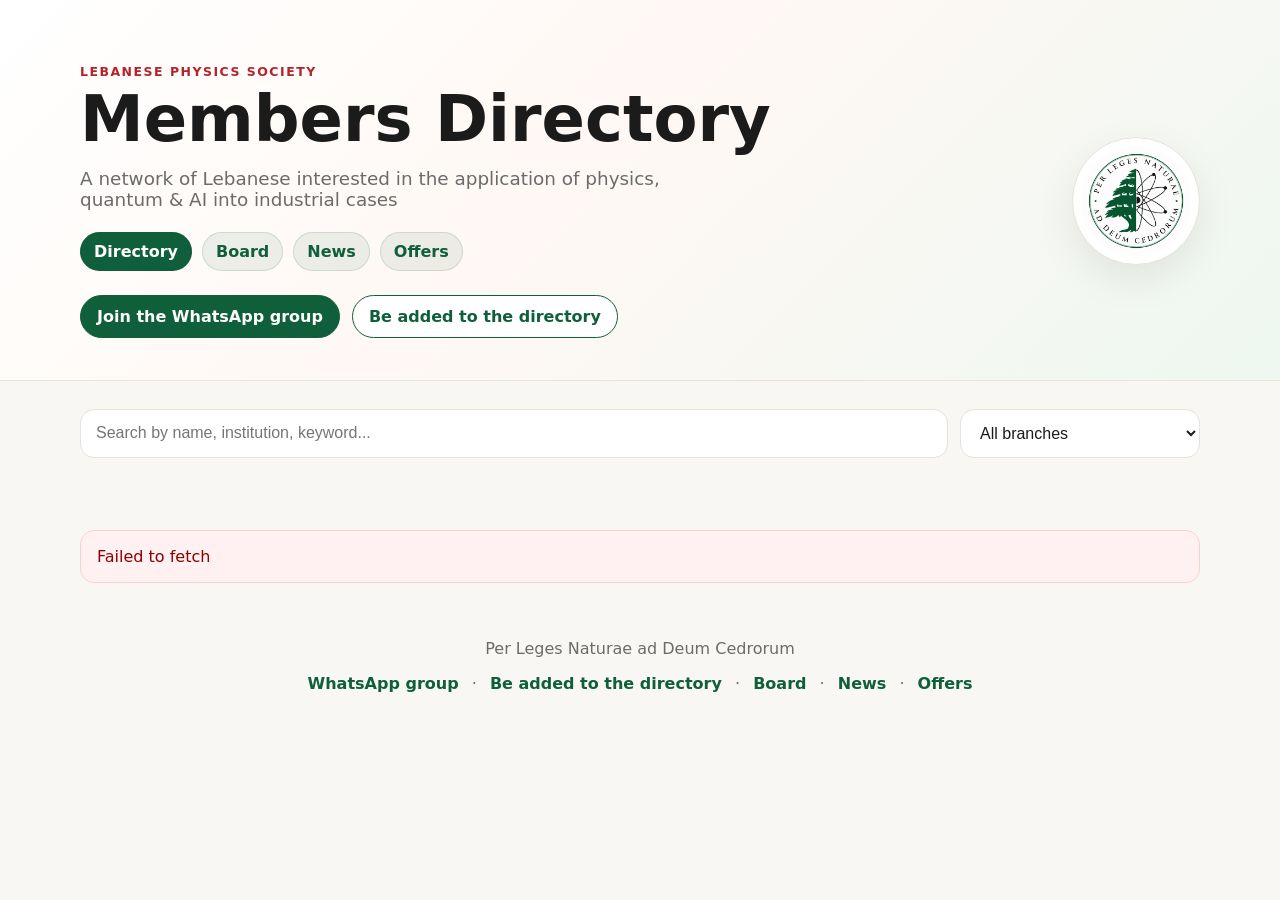
==== index.html @ 0cc97e39 "Update index.html" ====
<!doctype html>
<html lang="en">
<head>
  <meta charset="utf-8" />
  <meta name="viewport" content="width=device-width, initial-scale=1" />
  <title>Lebanese Physics Society — Directory</title>
  <link rel="stylesheet" href="styles.css" />
</head>
<body>
  <header class="site-header">
    <div class="container header-inner">
      <div class="header-copy">
        <p class="eyebrow">Lebanese Physics Society</p>
        <h1>Members Directory</h1>
        <p class="lead">A network of Lebanese interested in the application of physics, quantum & AI into industrial cases</p>
        <nav class="site-nav" aria-label="Main navigation">
          <a class="active" href="index.html">Directory</a>
          <a href="board.html">Board</a>
          <a href="news.html">News</a>
          <a href="offers.html">Offers</a>
        </nav>
        <div class="cta-row">
          <a id="whatsappLink" class="cta primary" href="#" target="_blank" rel="noopener">Join the WhatsApp group</a>
          <a id="memberFormLink" class="cta secondary" href="#" target="_blank" rel="noopener">Be added to the directory</a>
        </div>
      </div>
      <img class="site-logo" src="Logo.png" alt="Lebanese Physics Society logo" />
    </div>
  </header>

  <main class="container">
    <section class="controls" aria-label="Search and filters">
      <input id="searchInput" type="search" placeholder="Search by name, institution, keyword..." />
      <select id="fieldFilter">
        <option value="">All branches</option>
      </select>
    </section>

    <p id="count" class="count"></p>
    <section id="membersGrid" class="members-grid"></section>
    <p id="errorBox" class="error" hidden></p>
  </main>

  <footer class="container footer">
    <p>Per Leges Naturae ad Deum Cedrorum</p>
    <p class="footer-links">
      <a id="footerWhatsappLink" href="#" target="_blank" rel="noopener">WhatsApp group</a>
      <span>·</span>
      <a id="footerMemberFormLink" href="#" target="_blank" rel="noopener">Be added to the directory</a>
      <span>·</span>
      <a href="board.html">Board</a>
      <span>·</span>
      <a href="news.html">News</a>
      <span>·</span>
      <a href="offers.html">Offers</a>
    </p>
  </footer>

  <script src="config.js"></script>
  <script src="csv.js"></script>
  <script src="app.js"></script>
</body>
</html>
---- styles.css ----
:root {
  --bg: #f8f7f4;
  --paper: #ffffff;
  --ink: #1b1b1b;
  --muted: #6b6b6b;
  --cedar: #0f5f3a;
  --red: #b4232a;
  --line: #e8e2d8;
  --shadow: 0 14px 40px rgba(0, 0, 0, 0.08);
}

* {
  box-sizing: border-box;
}

body {
  margin: 0;
  font-family: Inter, ui-sans-serif, system-ui, -apple-system, BlinkMacSystemFont, "Segoe UI", sans-serif;
  color: var(--ink);
  background: var(--bg);
}

.container {
  width: min(1120px, calc(100% - 32px));
  margin: 0 auto;
}

.site-header {
  padding: 64px 0 42px;
  background: linear-gradient(135deg, #ffffff 0%, #fff8f4 45%, #eef7f1 100%);
  border-bottom: 1px solid var(--line);
}

.site-header.compact {
  padding: 34px 0;
}

.header-inner {
  display: flex;
  align-items: center;
  justify-content: space-between;
  gap: 24px;
}

.eyebrow {
  color: var(--red);
  text-transform: uppercase;
  letter-spacing: 0.12em;
  font-weight: 700;
  font-size: 0.78rem;
  margin: 0 0 10px;
}

h1 {
  font-size: clamp(2.2rem, 5vw, 4.6rem);
  line-height: 0.95;
  margin: 0;
}

.lead {
  color: var(--muted);
  font-size: 1.15rem;
  max-width: 640px;
  margin: 18px 0 0;
}

.site-logo {
  width: 128px;
  height: 128px;
  object-fit: contain;
  border-radius: 50%;
  background: var(--paper);
  box-shadow: var(--shadow);
  border: 1px solid var(--line);
  padding: 8px;
}

.compact-logo {
  width: 74px;
  height: 74px;
  padding: 5px;
  box-shadow: none;
}

.header-actions {
  display: flex;
  align-items: center;
  gap: 18px;
}

.controls {
  display: grid;
  grid-template-columns: 1fr 240px;
  gap: 12px;
  margin: 28px 0 12px;
}

input, select {
  width: 100%;
  padding: 14px 15px;
  border: 1px solid var(--line);
  border-radius: 14px;
  background: var(--paper);
  color: var(--ink);
  font-size: 1rem;
}

.count {
  color: var(--muted);
}

.members-grid {
  display: grid;
  grid-template-columns: repeat(3, 1fr);
  gap: 18px;
  margin: 18px 0 54px;
}

.member-card {
  display: block;
  color: inherit;
  text-decoration: none;
  background: var(--paper);
  border: 1px solid var(--line);
  border-radius: 24px;
  overflow: hidden;
  box-shadow: 0 6px 20px rgba(0, 0, 0, 0.04);
  transition: transform 0.18s ease, box-shadow 0.18s ease;
}

.member-card:hover {
  transform: translateY(-3px);
  box-shadow: var(--shadow);
}

.avatar {
  width: 100%;
  aspect-ratio: 1 / 1;
  object-fit: cover;
  background: #eee;
}

.card-body {
  padding: 18px;
}

.card-body h2 {
  margin: 0 0 4px;
  font-size: 1.25rem;
}

.card-body p {
  margin: 7px 0;
  color: var(--muted);
}

.position {
  color: #222 !important;
  font-weight: 600;
  font-size: 0.95rem;
}

.field {
  color: var(--cedar) !important;
  font-weight: 700;
}

.keywords {
  font-size: 0.92rem;
}

.back-link {
  color: var(--cedar);
  font-weight: 700;
  text-decoration: none;
}

.profile {
  margin: 34px 0 64px;
  background: var(--paper);
  border: 1px solid var(--line);
  border-radius: 28px;
  padding: clamp(20px, 4vw, 42px);
  box-shadow: var(--shadow);
}

.profile-header {
  display: grid;
  grid-template-columns: 230px 1fr;
  gap: 32px;
  align-items: center;
}

.profile-photo {
  width: 230px;
  height: 230px;
  border-radius: 26px;
  object-fit: cover;
  border: 1px solid var(--line);
}

.profile h2 {
  font-size: clamp(2rem, 4vw, 3.4rem);
  line-height: 1;
  margin: 0 0 10px;
}


.profile-links {
  display: flex;
  flex-wrap: wrap;
  gap: 10px;
  margin-top: 18px;
}

.profile-links a {
  color: var(--paper);
  background: var(--cedar);
  padding: 9px 13px;
  border-radius: 999px;
  text-decoration: none;
  font-weight: 700;
}

.profile-section {
  margin-top: 32px;
  padding-top: 24px;
  border-top: 1px solid var(--line);
}

.profile-section h3 {
  margin-top: 0;
}

.info-row {
  display: grid;
  grid-template-columns: 180px 1fr;
  gap: 18px;
  padding: 10px 0;
  border-bottom: 1px solid #f1ede6;
}

.info-row strong {
  color: var(--cedar);
}

.error {
  color: #8b0000;
  background: #fff1f1;
  border: 1px solid #ffd0d0;
  padding: 16px;
  border-radius: 14px;
}

.footer {
  padding: 24px 0 40px;
  color: var(--muted);
  text-align: center;
}

@media (max-width: 820px) {
  .controls,
  .members-grid,
  .profile-header {
    grid-template-columns: 1fr;
  }

  .site-logo {
    width: 92px;
    height: 92px;
  }

  .compact-logo {
    display: none;
  }

  .profile-photo {
    width: 100%;
    height: auto;
    aspect-ratio: 1 / 1;
  }

  .info-row {
    grid-template-columns: 1fr;
    gap: 4px;
  }
}

.empty-state {
  grid-column: 1 / -1;
  background: var(--paper);
  border: 1px dashed var(--line);
  border-radius: 20px;
  color: var(--muted);
  padding: 28px;
  text-align: center;
}

.header-copy {
  min-width: 0;
}

.cta-row {
  display: flex;
  flex-wrap: wrap;
  gap: 12px;
  margin-top: 24px;
}

.cta {
  display: inline-flex;
  align-items: center;
  justify-content: center;
  border-radius: 999px;
  padding: 11px 16px;
  font-weight: 800;
  text-decoration: none;
  border: 1px solid var(--cedar);
}

.cta.primary {
  color: var(--paper);
  background: var(--cedar);
}

.cta.secondary {
  color: var(--cedar);
  background: var(--paper);
}

.footer-links {
  margin-top: 8px;
}

.footer-links a {
  color: var(--cedar);
  font-weight: 700;
  text-decoration: none;
}

.footer-links span {
  color: var(--muted);
  margin: 0 8px;
}

@media (max-width: 820px) {
  .header-inner {
    align-items: flex-start;
  }

  .cta-row {
    flex-direction: column;
    align-items: stretch;
  }
}


.site-nav {
  display: flex;
  flex-wrap: wrap;
  align-items: center;
  gap: 10px;
  margin-top: 22px;
}

.site-nav a {
  color: var(--cedar);
  background: rgba(15, 95, 58, 0.08);
  border: 1px solid rgba(15, 95, 58, 0.14);
  border-radius: 999px;
  padding: 9px 13px;
  text-decoration: none;
  font-weight: 800;
}

.site-nav a.active {
  color: var(--paper);
  background: var(--cedar);
}

.compact-nav {
  margin-top: 0;
  justify-content: flex-end;
}

.page-main {
  margin: 34px auto 64px;
}

.section-intro {
  background: var(--paper);
  border: 1px solid var(--line);
  border-radius: 28px;
  padding: clamp(20px, 4vw, 38px);
  box-shadow: 0 6px 20px rgba(0, 0, 0, 0.04);
  margin-bottom: 22px;
}

.section-intro h2 {
  margin: 0;
  font-size: clamp(1.8rem, 4vw, 3.2rem);
  line-height: 1;
}

.section-intro p:last-child {
  color: var(--muted);
  font-size: 1.06rem;
  max-width: 780px;
}

.content-list {
  display: grid;
  gap: 18px;
}

.full-width {
  grid-column: 1 / -1;
}

.empty-state h3 {
  margin: 0 0 8px;
  color: var(--ink);
}

.empty-state p {
  margin: 0;
}

.offer-card {
  background: var(--paper);
  border: 1px solid var(--line);
  border-radius: 28px;
  padding: clamp(20px, 4vw, 34px);
  box-shadow: var(--shadow);
}

.offer-meta {
  display: flex;
  flex-wrap: wrap;
  align-items: center;
  gap: 10px;
  margin-bottom: 16px;
}

.pill {
  color: var(--paper);
  background: var(--red);
  border-radius: 999px;
  padding: 7px 12px;
  font-weight: 800;
  font-size: 0.88rem;
}

.date-published {
  color: var(--muted);
  font-weight: 700;
}

.offer-card h3 {
  margin: 0;
  font-size: clamp(1.45rem, 3vw, 2.25rem);
  line-height: 1.08;
}

.offer-title {
  color: var(--cedar);
  font-size: 1.12rem;
  font-weight: 800;
  margin: 12px 0 20px;
}

.offer-details {
  display: grid;
  gap: 0;
  margin: 0;
  border-top: 1px solid #f1ede6;
}

.offer-details div {
  display: grid;
  grid-template-columns: 190px 1fr;
  gap: 16px;
  padding: 12px 0;
  border-bottom: 1px solid #f1ede6;
}

.offer-details dt {
  color: var(--cedar);
  font-weight: 800;
}

.offer-details dd {
  margin: 0;
  color: var(--ink);
}

.offer-actions {
  display: flex;
  flex-wrap: wrap;
  gap: 12px;
  margin-top: 22px;
}

@media (max-width: 820px) {
  .compact-nav {
    justify-content: flex-start;
  }

  .offer-details div {
    grid-template-columns: 1fr;
    gap: 4px;
  }
}


.board-section {
  margin: 2rem 0 2.4rem;
}

.section-heading {
  margin-bottom: 1.2rem;
}

.section-heading h2 {
  margin: 0.2rem 0 0.35rem;
  font-size: clamp(1.8rem, 3vw, 2.6rem);
  line-height: 1;
  letter-spacing: -0.04em;
}

.muted {
  color: var(--muted);
}

.board-grid {
  display: grid;
  grid-template-columns: repeat(auto-fit, minmax(230px, 280px));
  justify-content: start;
  gap: 1.2rem;
  margin-bottom: 2.2rem;
}

.board-card {
  background: var(--paper);
  border: 1px solid rgba(15, 95, 58, 0.14);
  border-radius: 24px;
  overflow: hidden;
  box-shadow: 0 14px 38px rgba(0, 0, 0, 0.08);
}

.board-photo {
  width: 100%;
  height: 260px;
  object-fit: cover;
  object-position: center;
  display: block;
  background: #e5e5e5;
}

.board-info {
  padding: 1rem 1.1rem 1.15rem;
}

.board-info h3 {
  margin: 0;
  font-size: 1.12rem;
  font-weight: 800;
}

.board-info p {
  margin: 0.35rem 0 0;
  color: var(--cedar);
  font-weight: 800;
}

@media (max-width: 820px) {
  .board-grid {
    grid-template-columns: 1fr;
  }

  .board-photo {
    height: auto;
    aspect-ratio: 1 / 1;
  }
}

.profile-position {
  margin-top: 8px;
}
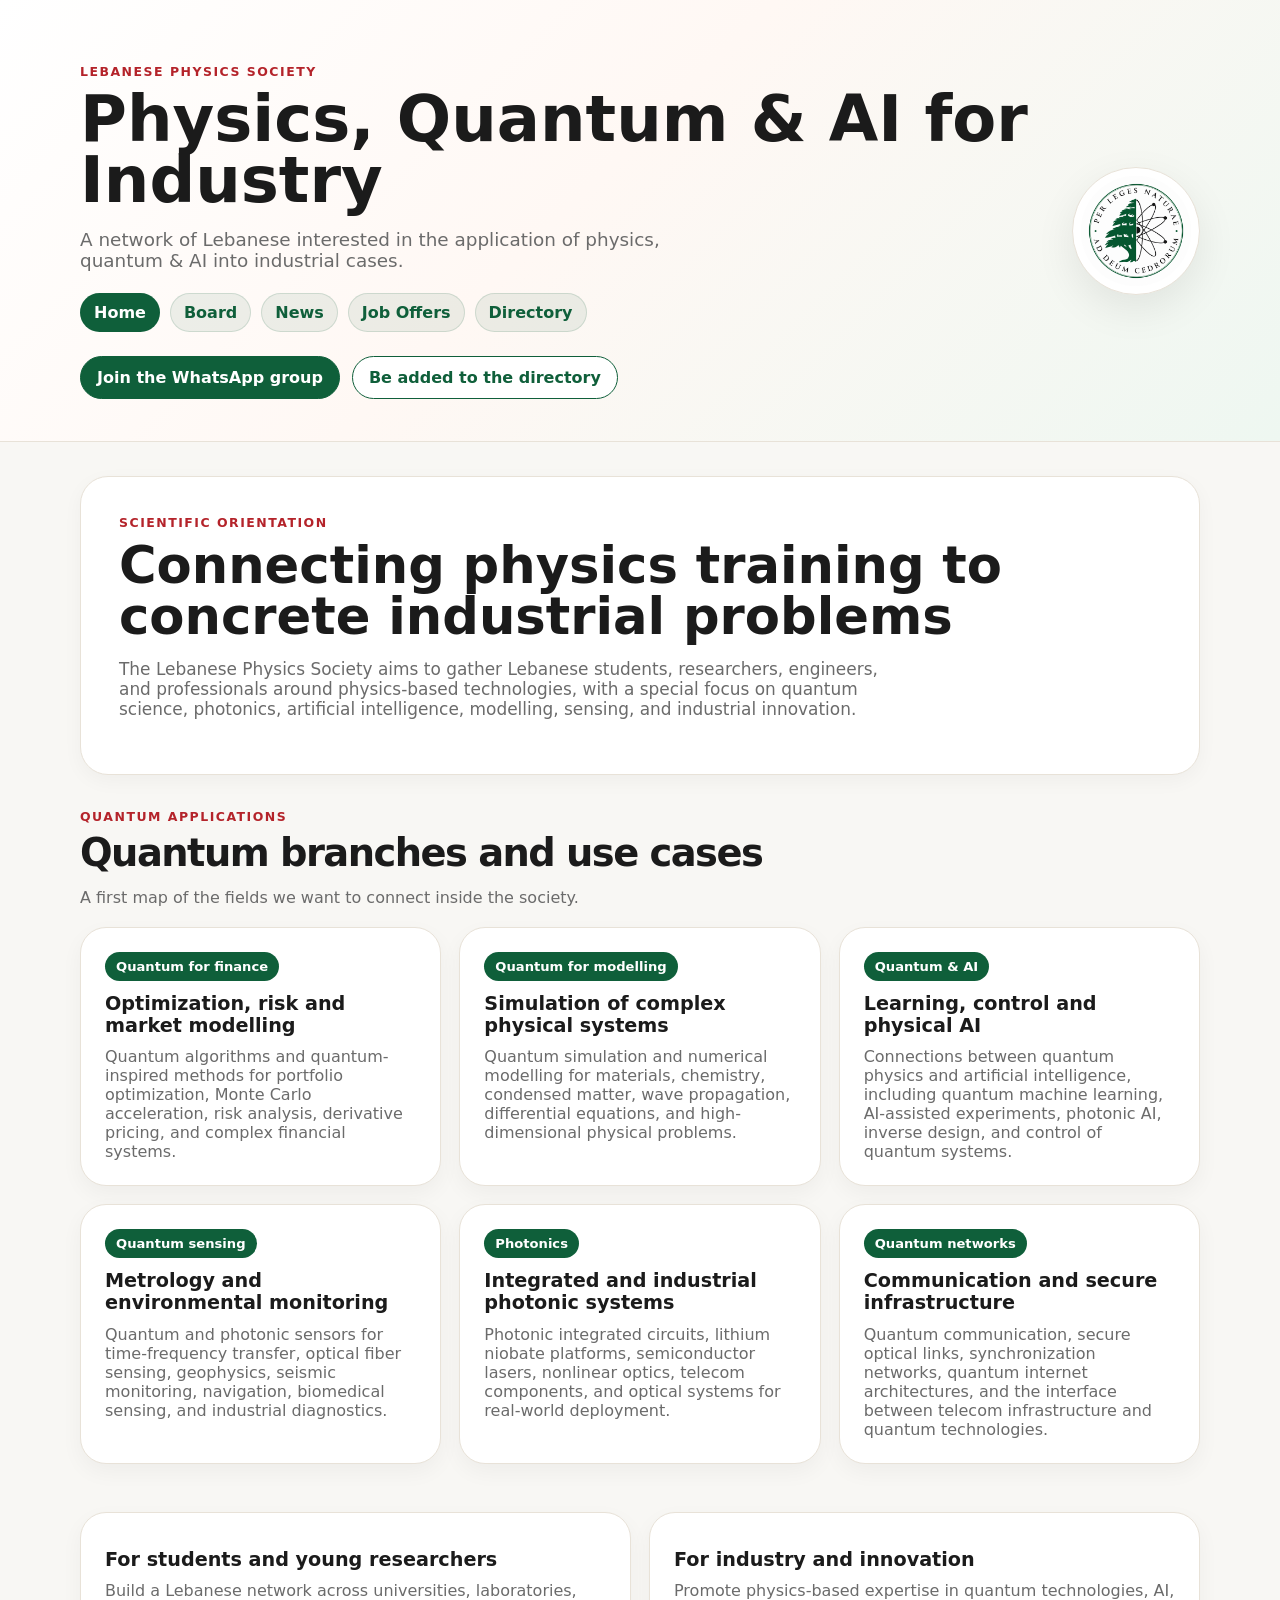
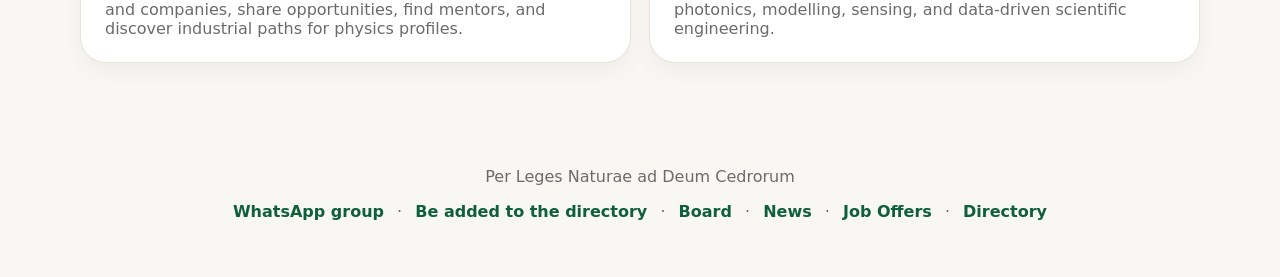
==== commit f1997ce0: "Add files via upload" ====
--- a/index.html
+++ b/index.html
@@ -3,7 +3,7 @@
 <head>
   <meta charset="utf-8" />
   <meta name="viewport" content="width=device-width, initial-scale=1" />
-  <title>Lebanese Physics Society — Directory</title>
+  <title>Lebanese Physics Society</title>
   <link rel="stylesheet" href="styles.css" />
 </head>
 <body>
@@ -11,13 +11,14 @@
     <div class="container header-inner">
       <div class="header-copy">
         <p class="eyebrow">Lebanese Physics Society</p>
-        <h1>Members Directory</h1>
-        <p class="lead">A network of Lebanese interested in the application of physics, quantum & AI into industrial cases</p>
+        <h1>Physics, Quantum & AI for Industry</h1>
+        <p class="lead">A network of Lebanese interested in the application of physics, quantum & AI into industrial cases.</p>
         <nav class="site-nav" aria-label="Main navigation">
-          <a class="active" href="index.html">Directory</a>
+          <a class="active" href="index.html">Home</a>
           <a href="board.html">Board</a>
           <a href="news.html">News</a>
-          <a href="offers.html">Offers</a>
+          <a href="offers.html">Job Offers</a>
+          <a href="directory.html">Directory</a>
         </nav>
         <div class="cta-row">
           <a id="whatsappLink" class="cta primary" href="#" target="_blank" rel="noopener">Join the WhatsApp group</a>
@@ -28,17 +29,88 @@
     </div>
   </header>
 
-  <main class="container">
-    <section class="controls" aria-label="Search and filters">
-      <input id="searchInput" type="search" placeholder="Search by name, institution, keyword..." />
-      <select id="fieldFilter">
-        <option value="">All branches</option>
-      </select>
+  <main class="container page-main">
+    <section class="section-intro home-intro">
+      <p class="eyebrow">Scientific orientation</p>
+      <h2>Connecting physics training to concrete industrial problems</h2>
+      <p>
+        The Lebanese Physics Society aims to gather Lebanese students, researchers, engineers, and professionals around physics-based technologies, with a special focus on quantum science, photonics, artificial intelligence, modelling, sensing, and industrial innovation.
+      </p>
     </section>
 
-    <p id="count" class="count"></p>
-    <section id="membersGrid" class="members-grid"></section>
-    <p id="errorBox" class="error" hidden></p>
+    <section class="home-section" aria-label="Quantum application branches">
+      <div class="section-heading">
+        <p class="eyebrow">Quantum applications</p>
+        <h2>Quantum branches and use cases</h2>
+        <p class="muted">A first map of the fields we want to connect inside the society.</p>
+      </div>
+
+      <div class="topic-grid">
+        <article class="topic-card">
+          <span class="topic-tag">Quantum for finance</span>
+          <h3>Optimization, risk and market modelling</h3>
+          <p>
+            Quantum algorithms and quantum-inspired methods for portfolio optimization, Monte Carlo acceleration, risk analysis, derivative pricing, and complex financial systems.
+          </p>
+        </article>
+
+        <article class="topic-card">
+          <span class="topic-tag">Quantum for modelling</span>
+          <h3>Simulation of complex physical systems</h3>
+          <p>
+            Quantum simulation and numerical modelling for materials, chemistry, condensed matter, wave propagation, differential equations, and high-dimensional physical problems.
+          </p>
+        </article>
+
+        <article class="topic-card">
+          <span class="topic-tag">Quantum & AI</span>
+          <h3>Learning, control and physical AI</h3>
+          <p>
+            Connections between quantum physics and artificial intelligence, including quantum machine learning, AI-assisted experiments, photonic AI, inverse design, and control of quantum systems.
+          </p>
+        </article>
+
+        <article class="topic-card">
+          <span class="topic-tag">Quantum sensing</span>
+          <h3>Metrology and environmental monitoring</h3>
+          <p>
+            Quantum and photonic sensors for time-frequency transfer, optical fiber sensing, geophysics, seismic monitoring, navigation, biomedical sensing, and industrial diagnostics.
+          </p>
+        </article>
+
+        <article class="topic-card">
+          <span class="topic-tag">Photonics</span>
+          <h3>Integrated and industrial photonic systems</h3>
+          <p>
+            Photonic integrated circuits, lithium niobate platforms, semiconductor lasers, nonlinear optics, telecom components, and optical systems for real-world deployment.
+          </p>
+        </article>
+
+        <article class="topic-card">
+          <span class="topic-tag">Quantum networks</span>
+          <h3>Communication and secure infrastructure</h3>
+          <p>
+            Quantum communication, secure optical links, synchronization networks, quantum internet architectures, and the interface between telecom infrastructure and quantum technologies.
+          </p>
+        </article>
+      </div>
+    </section>
+
+    <section class="home-section split-section" aria-label="Society priorities">
+      <article class="priority-card">
+        <h3>For students and young researchers</h3>
+        <p>
+          Build a Lebanese network across universities, laboratories, and companies, share opportunities, find mentors, and discover industrial paths for physics profiles.
+        </p>
+      </article>
+
+      <article class="priority-card">
+        <h3>For industry and innovation</h3>
+        <p>
+          Promote physics-based expertise in quantum technologies, AI, photonics, modelling, sensing, and data-driven scientific engineering.
+        </p>
+      </article>
+    </section>
   </main>
 
   <footer class="container footer">
@@ -52,12 +124,13 @@
       <span>·</span>
       <a href="news.html">News</a>
       <span>·</span>
-      <a href="offers.html">Offers</a>
+      <a href="offers.html">Job Offers</a>
+      <span>·</span>
+      <a href="directory.html">Directory</a>
     </p>
   </footer>
 
   <script src="config.js"></script>
-  <script src="csv.js"></script>
-  <script src="app.js"></script>
+  <script src="links.js"></script>
 </body>
 </html>
--- a/styles.css
+++ b/styles.css
@@ -587,3 +587,145 @@
 .profile-position {
   margin-top: 8px;
 }
+
+/* ===================== Home page ===================== */
+.home-intro {
+  margin-bottom: 28px;
+}
+
+.home-section {
+  margin: 34px 0 48px;
+}
+
+.topic-grid {
+  display: grid;
+  grid-template-columns: repeat(3, 1fr);
+  gap: 18px;
+}
+
+.topic-card,
+.priority-card {
+  background: var(--paper);
+  border: 1px solid var(--line);
+  border-radius: 26px;
+  padding: 24px;
+  box-shadow: 0 8px 22px rgba(0, 0, 0, 0.045);
+}
+
+.topic-card h3,
+.priority-card h3 {
+  margin: 12px 0 10px;
+  font-size: 1.2rem;
+  line-height: 1.16;
+}
+
+.topic-card p,
+.priority-card p {
+  margin: 0;
+  color: var(--muted);
+}
+
+.topic-tag {
+  display: inline-flex;
+  color: var(--paper);
+  background: var(--cedar);
+  border-radius: 999px;
+  padding: 7px 11px;
+  font-size: 0.82rem;
+  font-weight: 800;
+}
+
+.split-section {
+  display: grid;
+  grid-template-columns: 1fr 1fr;
+  gap: 18px;
+}
+
+/* ===================== Compact directory ===================== */
+.directory-intro {
+  margin-bottom: 18px;
+}
+
+.members-list {
+  display: grid;
+  gap: 10px;
+  margin: 18px 0 54px;
+}
+
+.member-row {
+  display: grid;
+  grid-template-columns: minmax(180px, 1.1fr) minmax(160px, 0.75fr) minmax(240px, 1.4fr);
+  gap: 16px;
+  align-items: center;
+  background: var(--paper);
+  border: 1px solid var(--line);
+  border-radius: 18px;
+  padding: 16px 18px;
+  box-shadow: 0 4px 14px rgba(0, 0, 0, 0.035);
+}
+
+.member-row-name {
+  color: var(--ink);
+  font-size: 1.05rem;
+  font-weight: 850;
+  text-decoration: none;
+}
+
+.member-row-name:hover {
+  color: var(--cedar);
+  text-decoration: underline;
+}
+
+.member-row-position {
+  margin: 4px 0 0;
+  color: var(--muted);
+  font-size: 0.9rem;
+  font-weight: 600;
+}
+
+.member-row-branch {
+  display: flex;
+  flex-wrap: wrap;
+  gap: 6px;
+}
+
+.branch-chip {
+  display: inline-flex;
+  color: var(--cedar);
+  background: rgba(15, 95, 58, 0.08);
+  border: 1px solid rgba(15, 95, 58, 0.14);
+  border-radius: 999px;
+  padding: 7px 10px;
+  font-size: 0.86rem;
+  font-weight: 800;
+}
+
+.muted-chip {
+  color: var(--muted);
+  background: #f3f0ea;
+  border-color: var(--line);
+}
+
+.member-row-keywords {
+  margin: 0;
+  color: var(--muted);
+  font-size: 0.94rem;
+}
+
+@media (max-width: 980px) {
+  .topic-grid {
+    grid-template-columns: repeat(2, 1fr);
+  }
+
+  .member-row {
+    grid-template-columns: 1fr;
+    gap: 8px;
+  }
+}
+
+@media (max-width: 700px) {
+  .topic-grid,
+  .split-section {
+    grid-template-columns: 1fr;
+  }
+}
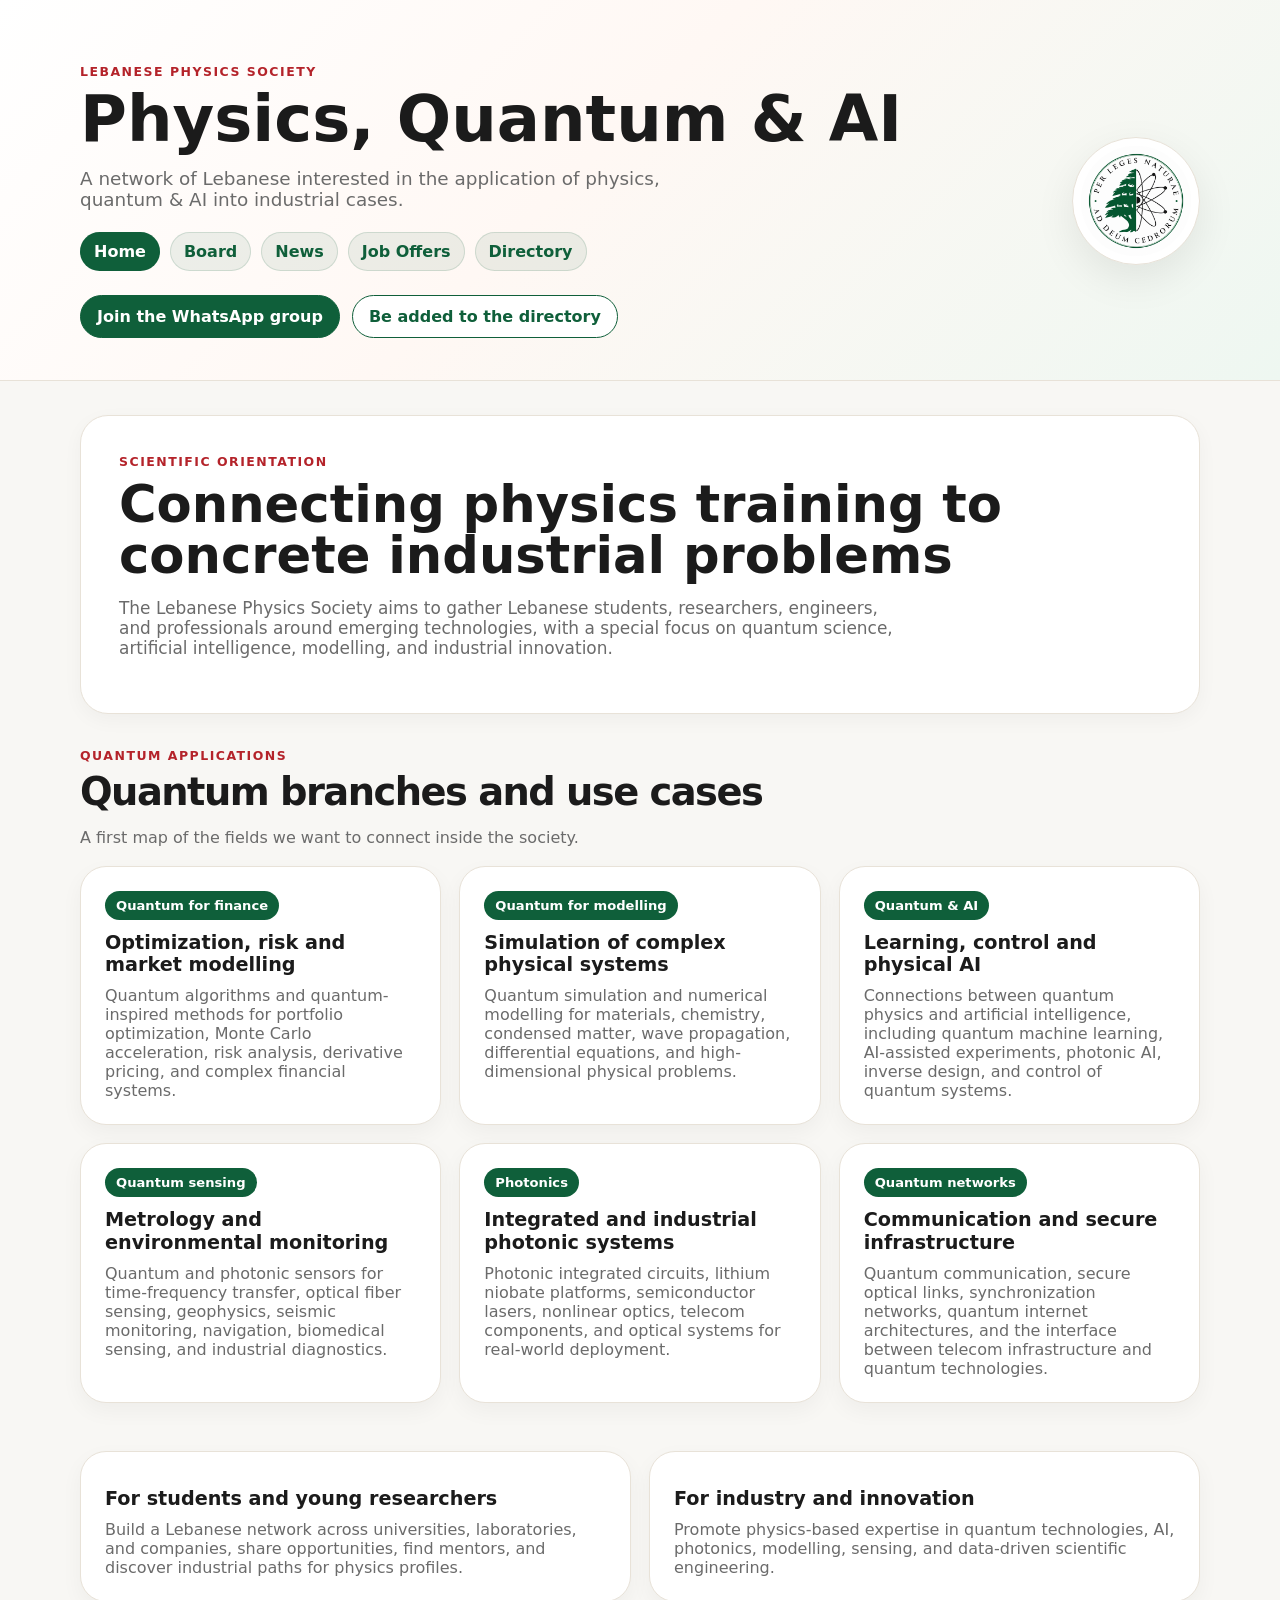
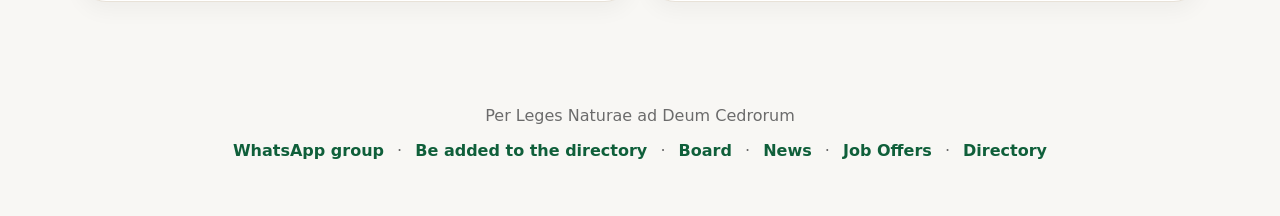
==== commit af328e94: "Update index.html" ====
--- a/index.html
+++ b/index.html
@@ -11,7 +11,7 @@
     <div class="container header-inner">
       <div class="header-copy">
         <p class="eyebrow">Lebanese Physics Society</p>
-        <h1>Physics, Quantum & AI for Industry</h1>
+        <h1>Physics, Quantum & AI </h1>
         <p class="lead">A network of Lebanese interested in the application of physics, quantum & AI into industrial cases.</p>
         <nav class="site-nav" aria-label="Main navigation">
           <a class="active" href="index.html">Home</a>
@@ -34,7 +34,7 @@
       <p class="eyebrow">Scientific orientation</p>
       <h2>Connecting physics training to concrete industrial problems</h2>
       <p>
-        The Lebanese Physics Society aims to gather Lebanese students, researchers, engineers, and professionals around physics-based technologies, with a special focus on quantum science, photonics, artificial intelligence, modelling, sensing, and industrial innovation.
+        The Lebanese Physics Society aims to gather Lebanese students, researchers, engineers, and professionals around emerging technologies, with a special focus on quantum science, artificial intelligence, modelling, and industrial innovation.
       </p>
     </section>
 
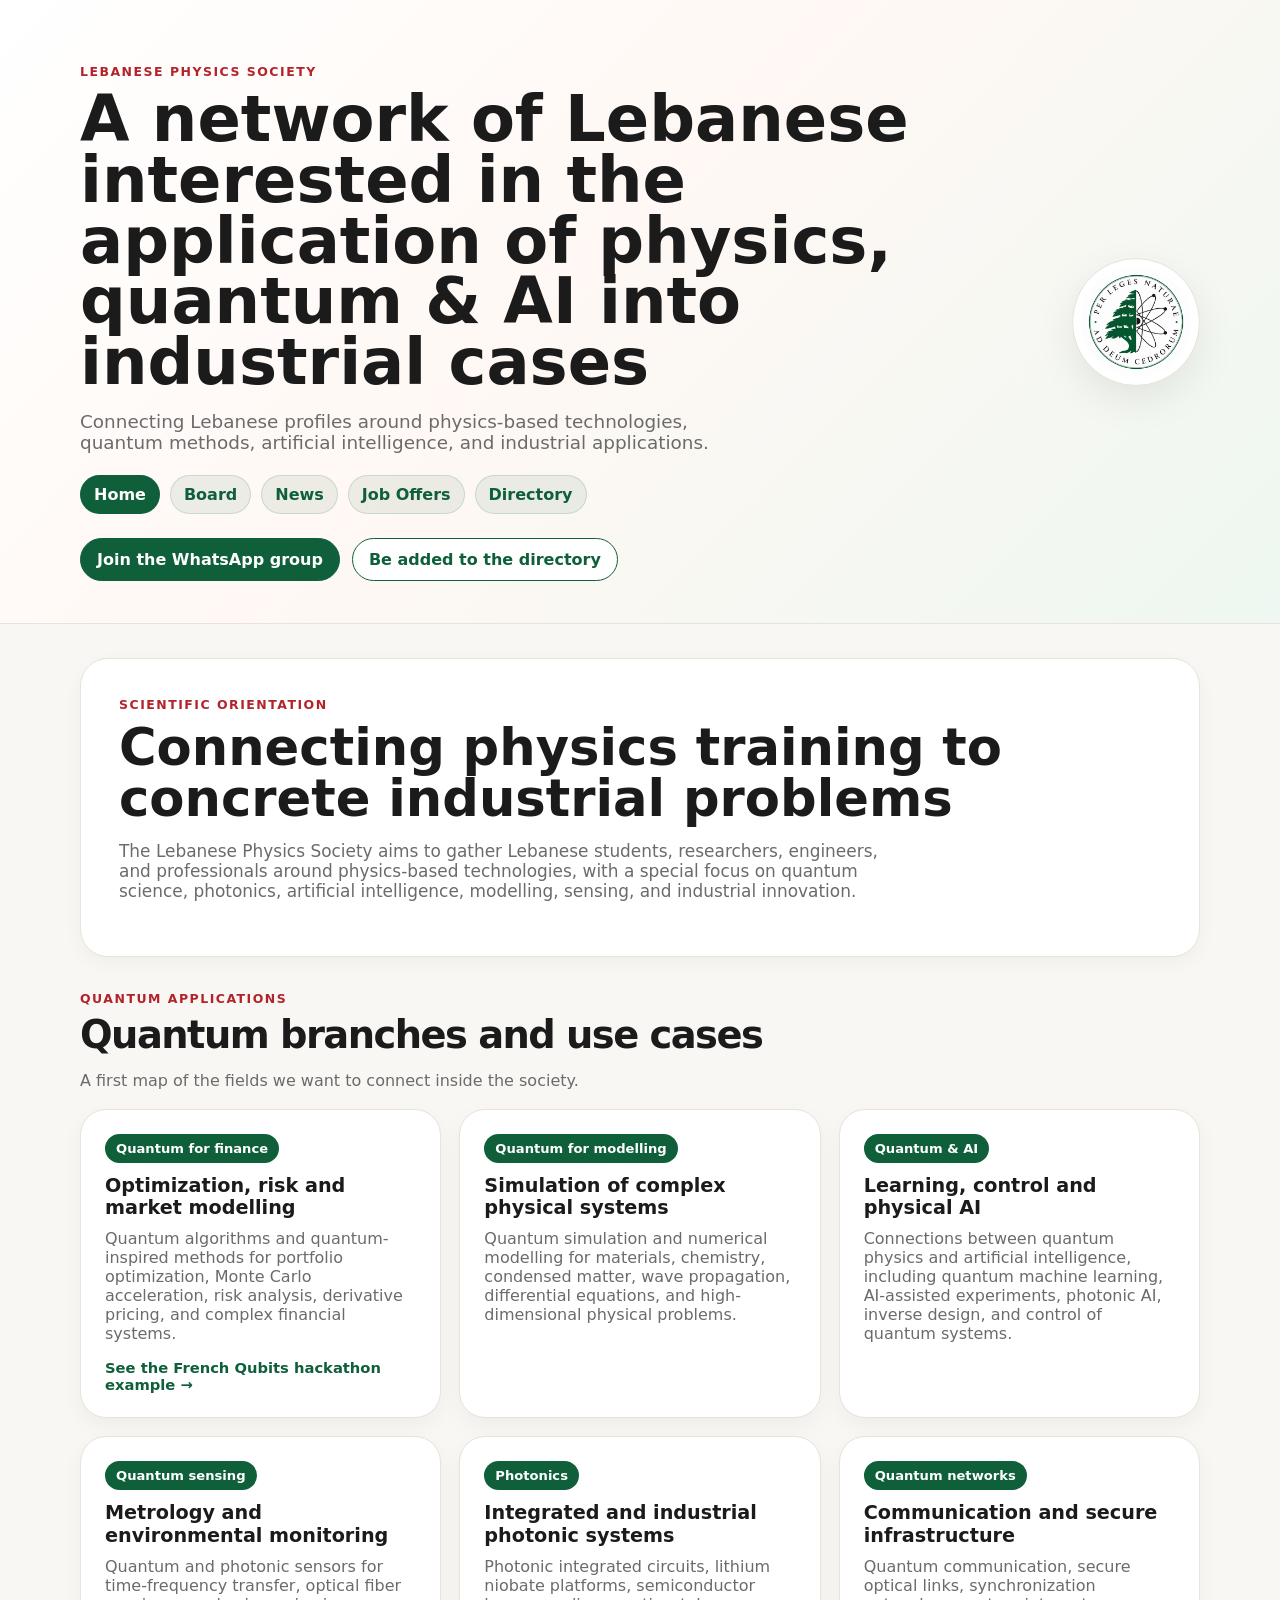
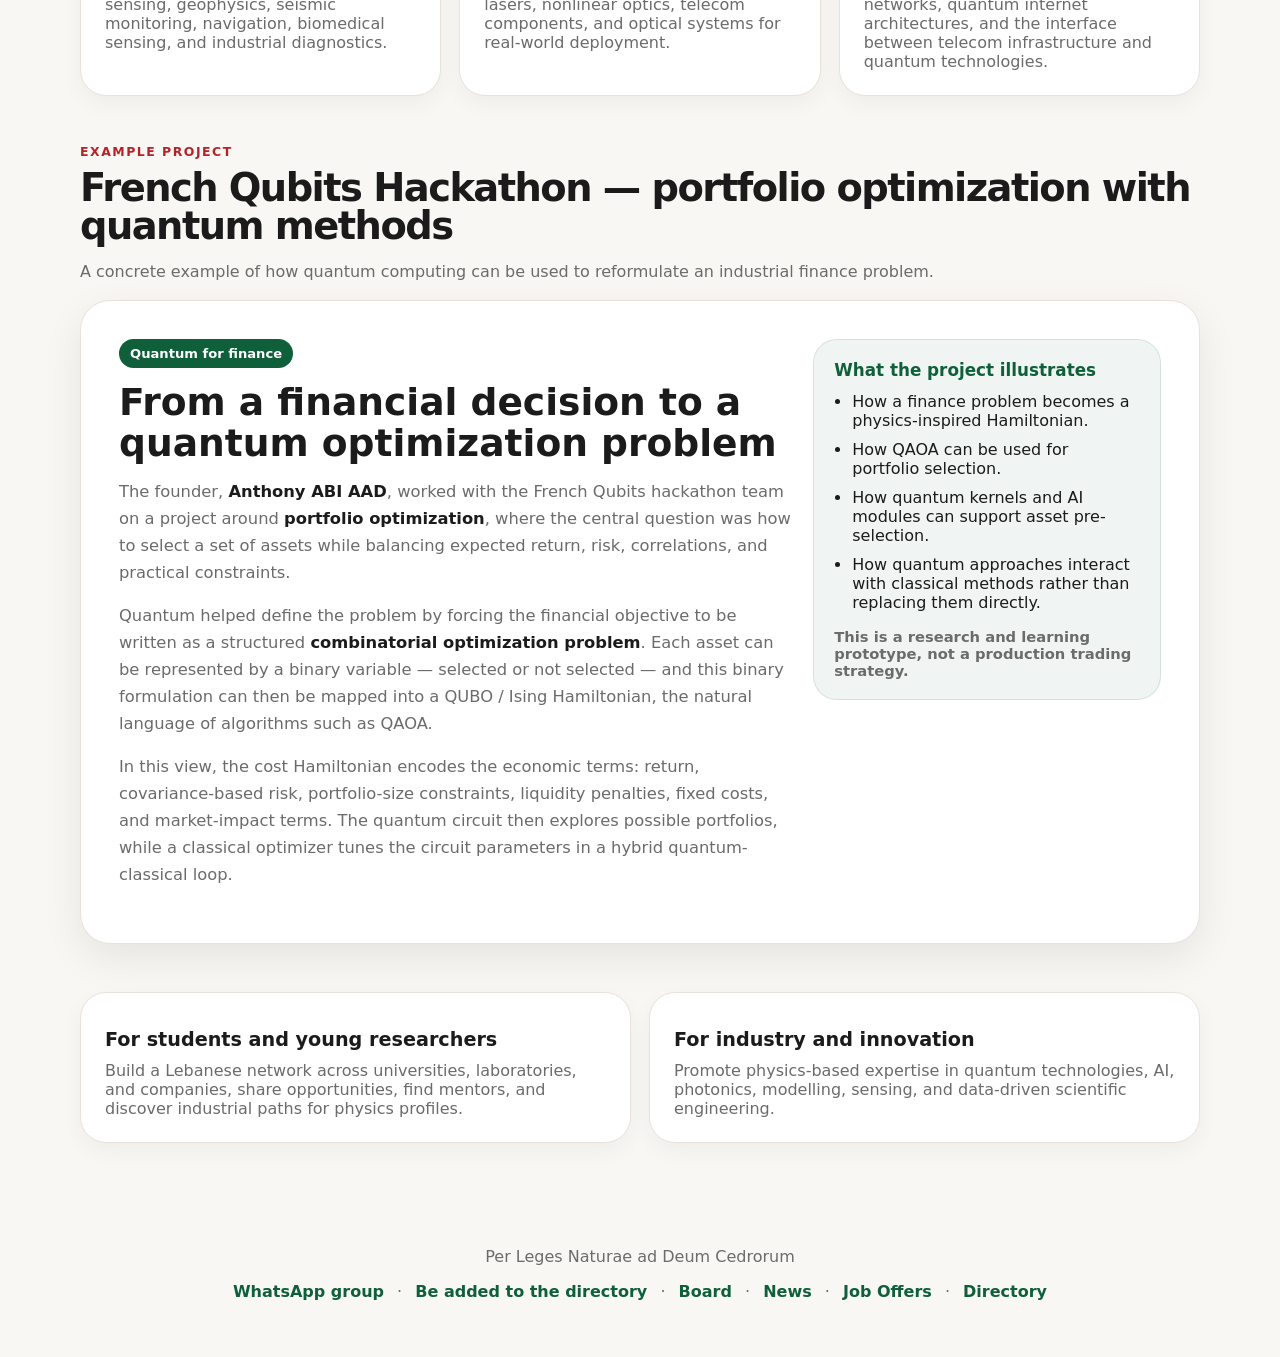
==== commit b0b7d070: "Add files via upload" ====
--- a/index.html
+++ b/index.html
@@ -11,8 +11,8 @@
     <div class="container header-inner">
       <div class="header-copy">
         <p class="eyebrow">Lebanese Physics Society</p>
-        <h1>Physics, Quantum & AI </h1>
-        <p class="lead">A network of Lebanese interested in the application of physics, quantum & AI into industrial cases.</p>
+        <h1>A network of Lebanese interested in the application of physics, quantum &amp; AI into industrial cases</h1>
+        <p class="lead">Connecting Lebanese profiles around physics-based technologies, quantum methods, artificial intelligence, and industrial applications.</p>
         <nav class="site-nav" aria-label="Main navigation">
           <a class="active" href="index.html">Home</a>
           <a href="board.html">Board</a>
@@ -34,7 +34,7 @@
       <p class="eyebrow">Scientific orientation</p>
       <h2>Connecting physics training to concrete industrial problems</h2>
       <p>
-        The Lebanese Physics Society aims to gather Lebanese students, researchers, engineers, and professionals around emerging technologies, with a special focus on quantum science, artificial intelligence, modelling, and industrial innovation.
+        The Lebanese Physics Society aims to gather Lebanese students, researchers, engineers, and professionals around physics-based technologies, with a special focus on quantum science, photonics, artificial intelligence, modelling, sensing, and industrial innovation.
       </p>
     </section>
 
@@ -46,13 +46,14 @@
       </div>
 
       <div class="topic-grid">
-        <article class="topic-card">
+        <a class="topic-card topic-link" href="#french-qubits-finance">
           <span class="topic-tag">Quantum for finance</span>
           <h3>Optimization, risk and market modelling</h3>
           <p>
             Quantum algorithms and quantum-inspired methods for portfolio optimization, Monte Carlo acceleration, risk analysis, derivative pricing, and complex financial systems.
           </p>
-        </article>
+          <span class="topic-action">See the French Qubits hackathon example →</span>
+        </a>
 
         <article class="topic-card">
           <span class="topic-tag">Quantum for modelling</span>
@@ -96,6 +97,51 @@
       </div>
     </section>
 
+    <section id="french-qubits-finance" class="home-section project-spotlight" aria-label="French Qubits hackathon quantum finance example">
+      <div class="section-heading">
+        <p class="eyebrow">Example project</p>
+        <h2>French Qubits Hackathon — portfolio optimization with quantum methods</h2>
+        <p class="muted">
+          A concrete example of how quantum computing can be used to reformulate an industrial finance problem.
+        </p>
+      </div>
+
+      <article class="spotlight-card">
+        <div class="spotlight-main">
+          <span class="topic-tag">Quantum for finance</span>
+          <h3>From a financial decision to a quantum optimization problem</h3>
+          <p>
+            The founder, <strong>Anthony ABI AAD</strong>, worked with the French Qubits hackathon team on a project around
+            <strong>portfolio optimization</strong>, where the central question was how to select a set of assets while balancing
+            expected return, risk, correlations, and practical constraints.
+          </p>
+          <p>
+            Quantum helped define the problem by forcing the financial objective to be written as a structured
+            <strong>combinatorial optimization problem</strong>. Each asset can be represented by a binary variable — selected or not selected —
+            and this binary formulation can then be mapped into a QUBO / Ising Hamiltonian, the natural language of algorithms such as QAOA.
+          </p>
+          <p>
+            In this view, the cost Hamiltonian encodes the economic terms: return, covariance-based risk, portfolio-size constraints,
+            liquidity penalties, fixed costs, and market-impact terms. The quantum circuit then explores possible portfolios, while a
+            classical optimizer tunes the circuit parameters in a hybrid quantum-classical loop.
+          </p>
+        </div>
+
+        <aside class="spotlight-notes">
+          <h4>What the project illustrates</h4>
+          <ul>
+            <li>How a finance problem becomes a physics-inspired Hamiltonian.</li>
+            <li>How QAOA can be used for portfolio selection.</li>
+            <li>How quantum kernels and AI modules can support asset pre-selection.</li>
+            <li>How quantum approaches interact with classical methods rather than replacing them directly.</li>
+          </ul>
+          <p class="note">
+            This is a research and learning prototype, not a production trading strategy.
+          </p>
+        </aside>
+      </article>
+    </section>
+
     <section class="home-section split-section" aria-label="Society priorities">
       <article class="priority-card">
         <h3>For students and young researchers</h3>
--- a/styles.css
+++ b/styles.css
@@ -729,3 +729,94 @@
     grid-template-columns: 1fr;
   }
 }
+
+
+/* ===================== Clickable homepage topics & project spotlight ===================== */
+.topic-link {
+  display: block;
+  color: inherit;
+  text-decoration: none;
+  transition: transform 0.18s ease, box-shadow 0.18s ease, border-color 0.18s ease;
+}
+
+.topic-link:hover {
+  transform: translateY(-3px);
+  box-shadow: var(--shadow);
+  border-color: rgba(15, 95, 58, 0.32);
+}
+
+.topic-action {
+  display: inline-flex;
+  margin-top: 16px;
+  color: var(--cedar);
+  font-weight: 850;
+  font-size: 0.92rem;
+}
+
+.project-spotlight {
+  scroll-margin-top: 28px;
+}
+
+.spotlight-card {
+  display: grid;
+  grid-template-columns: minmax(0, 1.45fr) minmax(260px, 0.75fr);
+  gap: 22px;
+  background: var(--paper);
+  border: 1px solid var(--line);
+  border-radius: 30px;
+  padding: clamp(22px, 4vw, 38px);
+  box-shadow: var(--shadow);
+}
+
+.spotlight-main h3 {
+  margin: 14px 0 12px;
+  font-size: clamp(1.55rem, 3vw, 2.35rem);
+  line-height: 1.08;
+}
+
+.spotlight-main p {
+  color: var(--muted);
+  font-size: 1.02rem;
+  line-height: 1.65;
+}
+
+.spotlight-main strong {
+  color: var(--ink);
+}
+
+.spotlight-notes {
+  background: rgba(15, 95, 58, 0.06);
+  border: 1px solid rgba(15, 95, 58, 0.12);
+  border-radius: 24px;
+  padding: 20px;
+  align-self: start;
+}
+
+.spotlight-notes h4 {
+  margin: 0 0 12px;
+  color: var(--cedar);
+  font-size: 1.05rem;
+}
+
+.spotlight-notes ul {
+  margin: 0;
+  padding-left: 18px;
+  color: var(--ink);
+}
+
+.spotlight-notes li {
+  margin: 0 0 10px;
+}
+
+.spotlight-notes .note {
+  margin: 16px 0 0;
+  color: var(--muted);
+  font-size: 0.92rem;
+  font-weight: 700;
+}
+
+@media (max-width: 820px) {
+  .spotlight-card {
+    grid-template-columns: 1fr;
+  }
+}
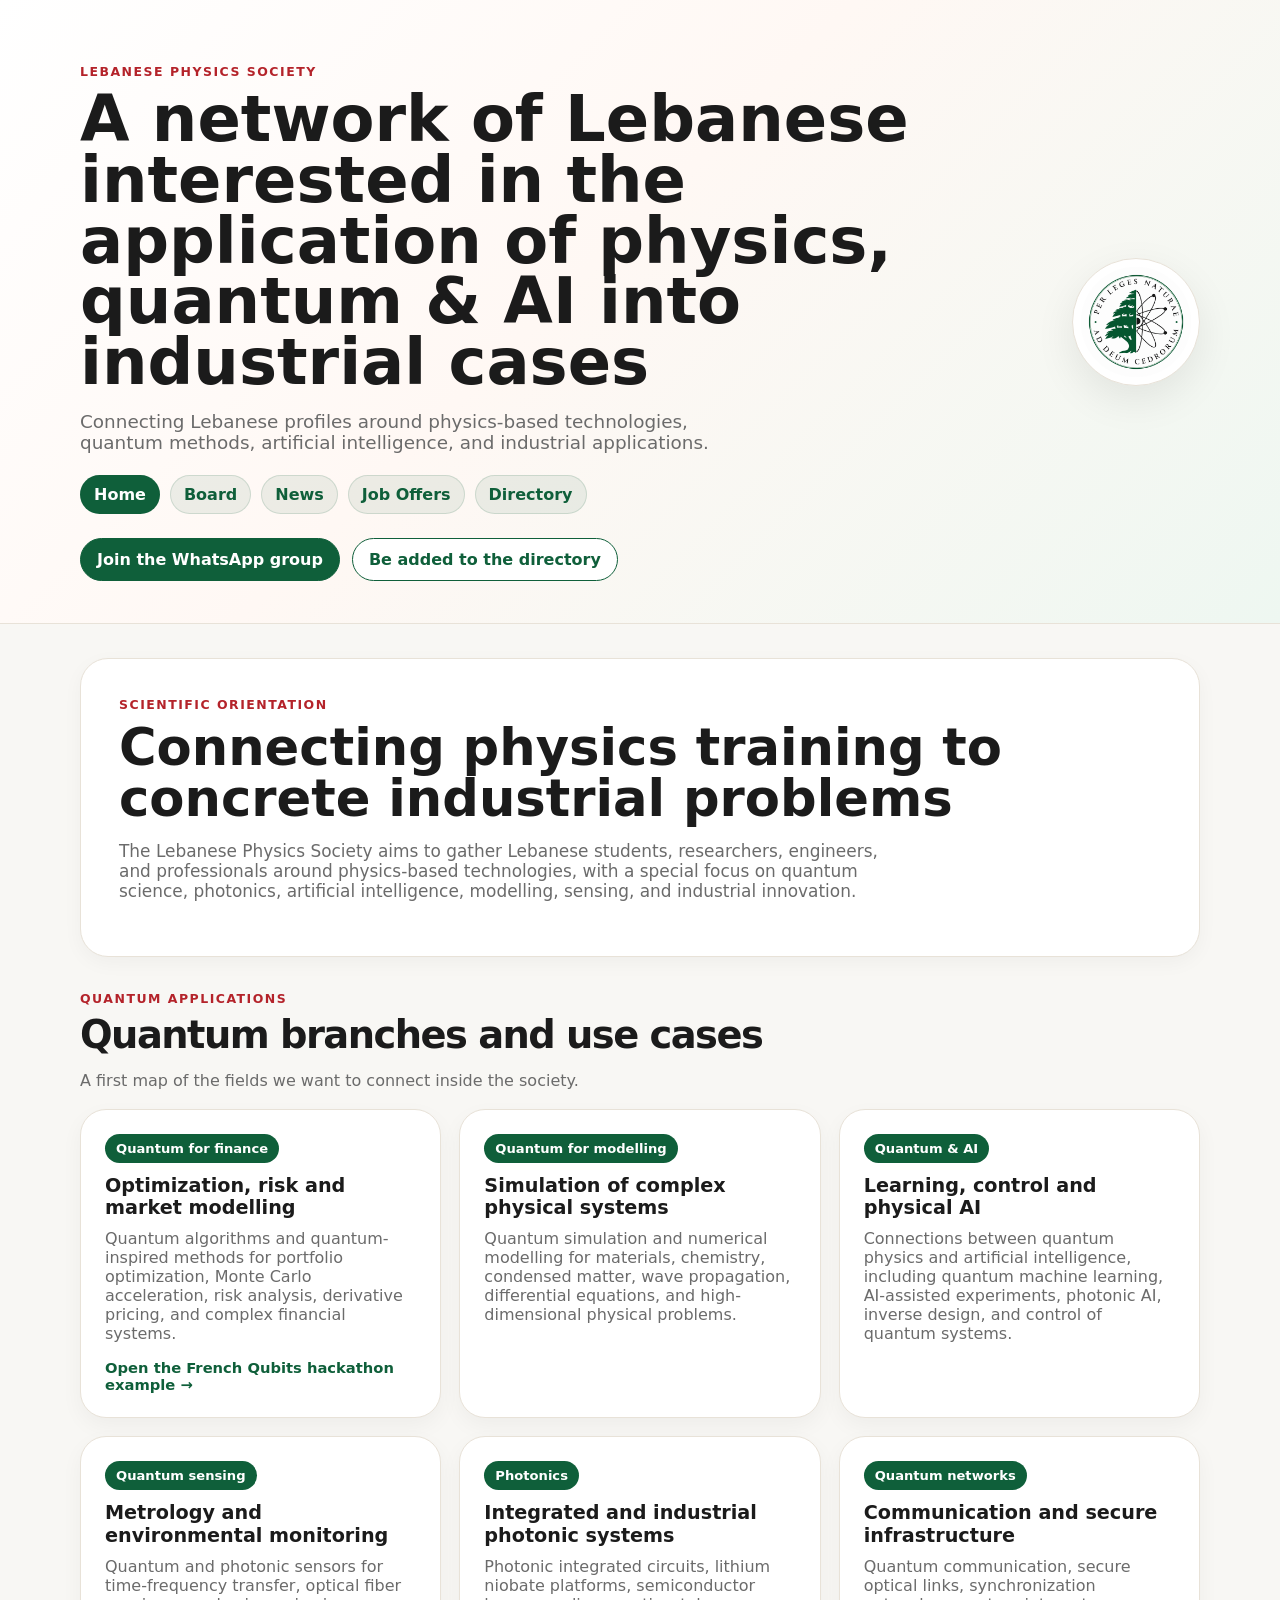
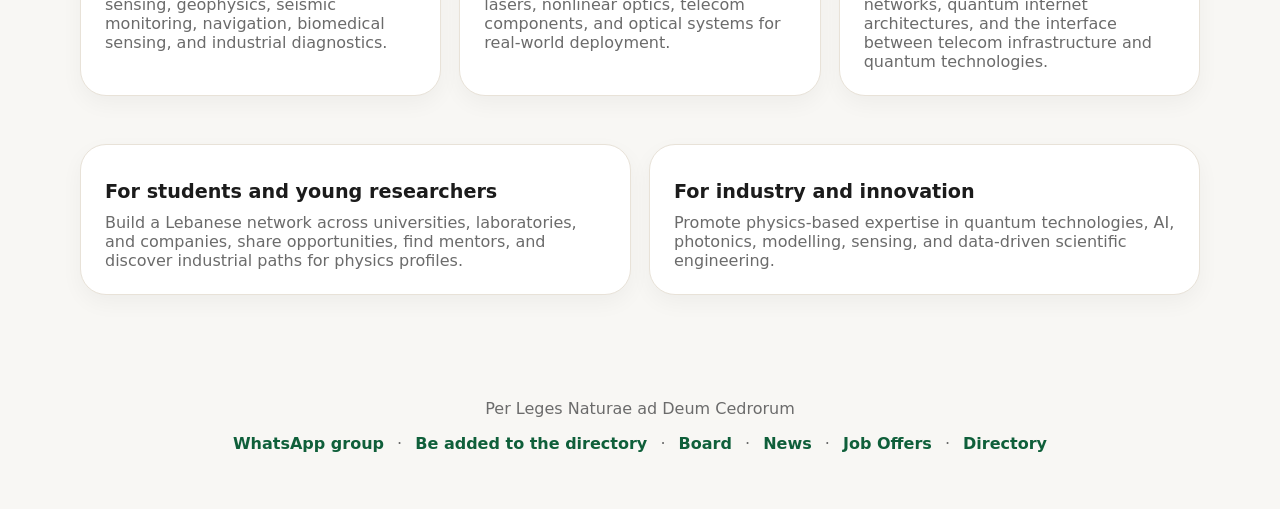
==== commit a2c417a9: "Add files via upload" ====
--- a/index.html
+++ b/index.html
@@ -46,13 +46,13 @@
       </div>
 
       <div class="topic-grid">
-        <a class="topic-card topic-link" href="#french-qubits-finance">
+        <a class="topic-card topic-link" href="quantum-finance.html">
           <span class="topic-tag">Quantum for finance</span>
           <h3>Optimization, risk and market modelling</h3>
           <p>
             Quantum algorithms and quantum-inspired methods for portfolio optimization, Monte Carlo acceleration, risk analysis, derivative pricing, and complex financial systems.
           </p>
-          <span class="topic-action">See the French Qubits hackathon example →</span>
+          <span class="topic-action">Open the French Qubits hackathon example →</span>
         </a>
 
         <article class="topic-card">
@@ -97,51 +97,6 @@
       </div>
     </section>
 
-    <section id="french-qubits-finance" class="home-section project-spotlight" aria-label="French Qubits hackathon quantum finance example">
-      <div class="section-heading">
-        <p class="eyebrow">Example project</p>
-        <h2>French Qubits Hackathon — portfolio optimization with quantum methods</h2>
-        <p class="muted">
-          A concrete example of how quantum computing can be used to reformulate an industrial finance problem.
-        </p>
-      </div>
-
-      <article class="spotlight-card">
-        <div class="spotlight-main">
-          <span class="topic-tag">Quantum for finance</span>
-          <h3>From a financial decision to a quantum optimization problem</h3>
-          <p>
-            The founder, <strong>Anthony ABI AAD</strong>, worked with the French Qubits hackathon team on a project around
-            <strong>portfolio optimization</strong>, where the central question was how to select a set of assets while balancing
-            expected return, risk, correlations, and practical constraints.
-          </p>
-          <p>
-            Quantum helped define the problem by forcing the financial objective to be written as a structured
-            <strong>combinatorial optimization problem</strong>. Each asset can be represented by a binary variable — selected or not selected —
-            and this binary formulation can then be mapped into a QUBO / Ising Hamiltonian, the natural language of algorithms such as QAOA.
-          </p>
-          <p>
-            In this view, the cost Hamiltonian encodes the economic terms: return, covariance-based risk, portfolio-size constraints,
-            liquidity penalties, fixed costs, and market-impact terms. The quantum circuit then explores possible portfolios, while a
-            classical optimizer tunes the circuit parameters in a hybrid quantum-classical loop.
-          </p>
-        </div>
-
-        <aside class="spotlight-notes">
-          <h4>What the project illustrates</h4>
-          <ul>
-            <li>How a finance problem becomes a physics-inspired Hamiltonian.</li>
-            <li>How QAOA can be used for portfolio selection.</li>
-            <li>How quantum kernels and AI modules can support asset pre-selection.</li>
-            <li>How quantum approaches interact with classical methods rather than replacing them directly.</li>
-          </ul>
-          <p class="note">
-            This is a research and learning prototype, not a production trading strategy.
-          </p>
-        </aside>
-      </article>
-    </section>
-
     <section class="home-section split-section" aria-label="Society priorities">
       <article class="priority-card">
         <h3>For students and young researchers</h3>
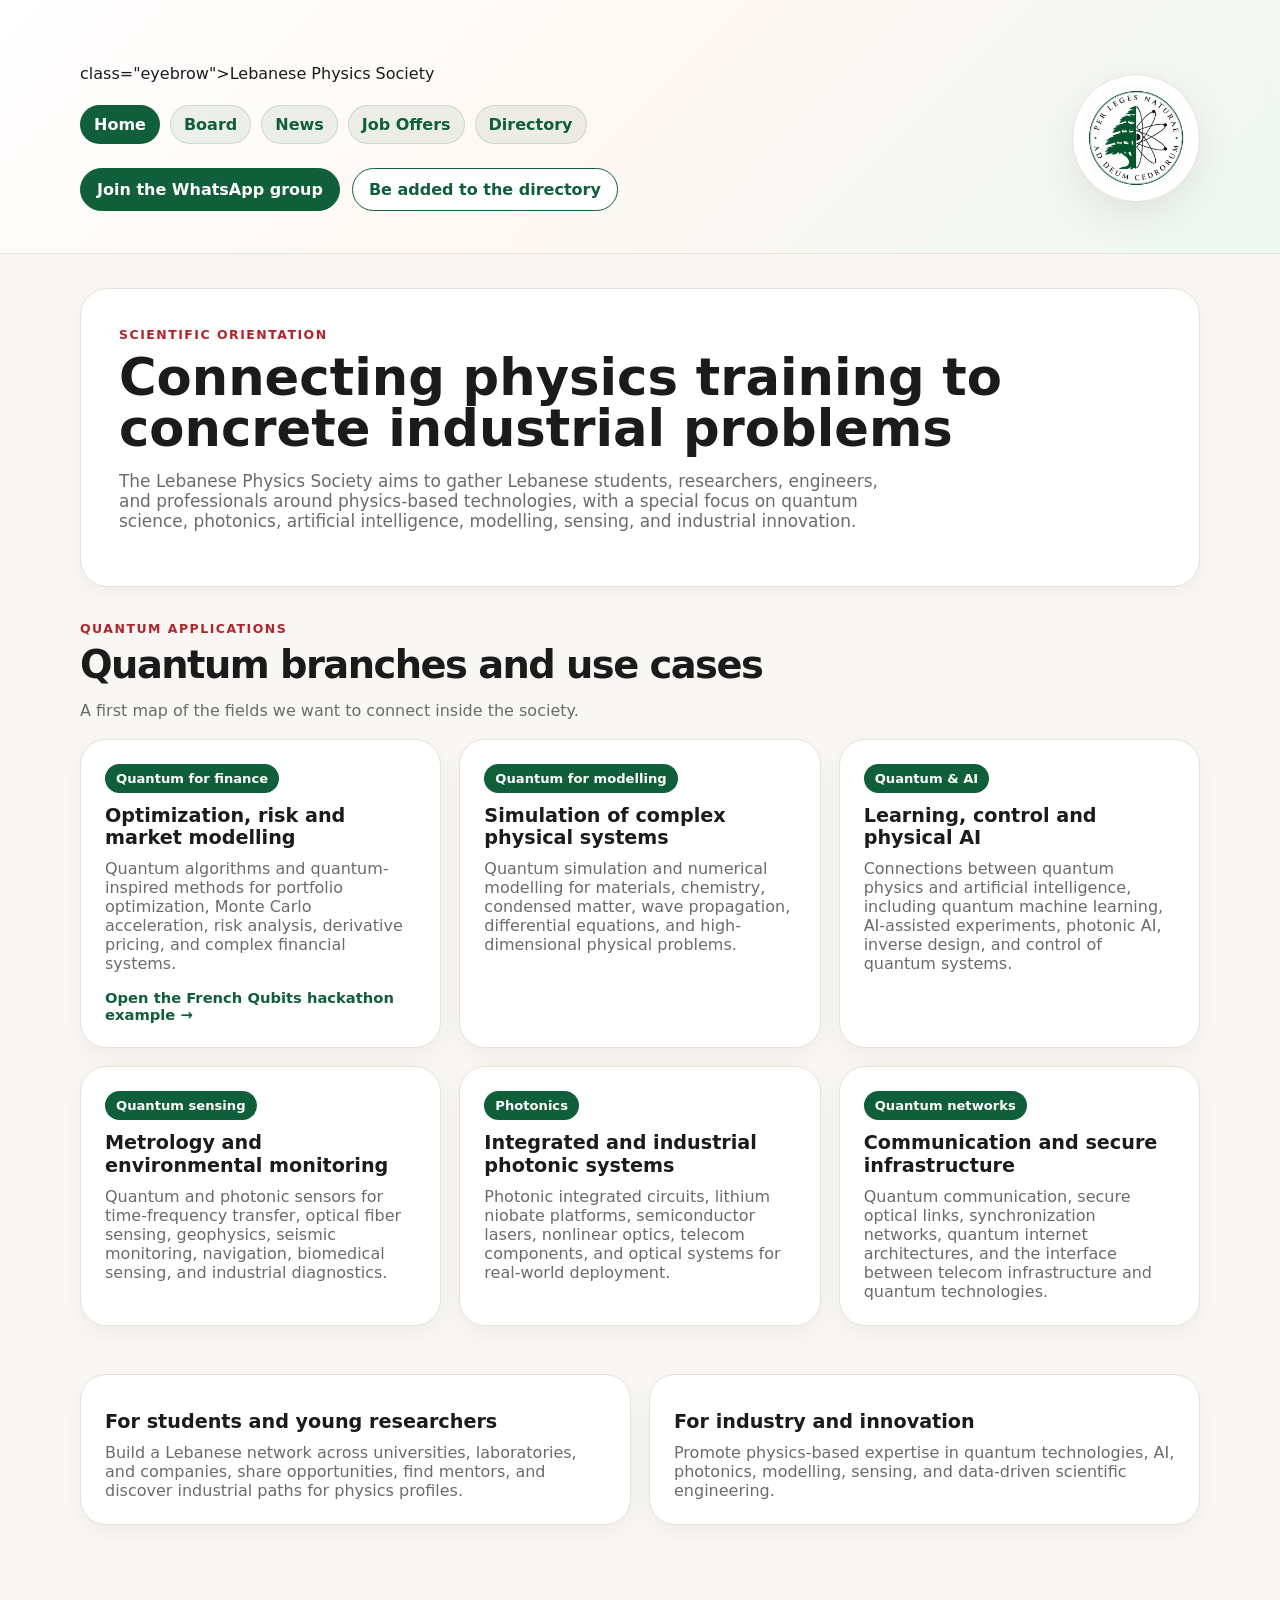
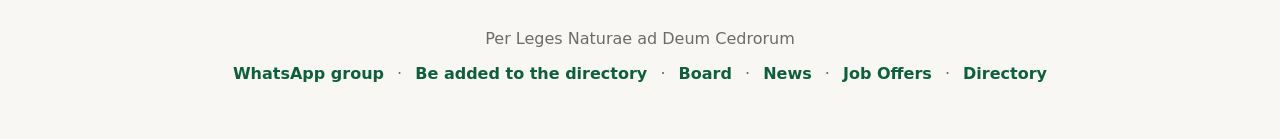
==== commit 485c1dea: "Update index.html" ====
--- a/index.html
+++ b/index.html
@@ -10,9 +10,8 @@
   <header class="site-header">
     <div class="container header-inner">
       <div class="header-copy">
-        <p class="eyebrow">Lebanese Physics Society</p>
-        <h1>A network of Lebanese interested in the application of physics, quantum &amp; AI into industrial cases</h1>
-        <p class="lead">Connecting Lebanese profiles around physics-based technologies, quantum methods, artificial intelligence, and industrial applications.</p>
+        <h1></h1> class="eyebrow">Lebanese Physics Society</h1>
+
         <nav class="site-nav" aria-label="Main navigation">
           <a class="active" href="index.html">Home</a>
           <a href="board.html">Board</a>
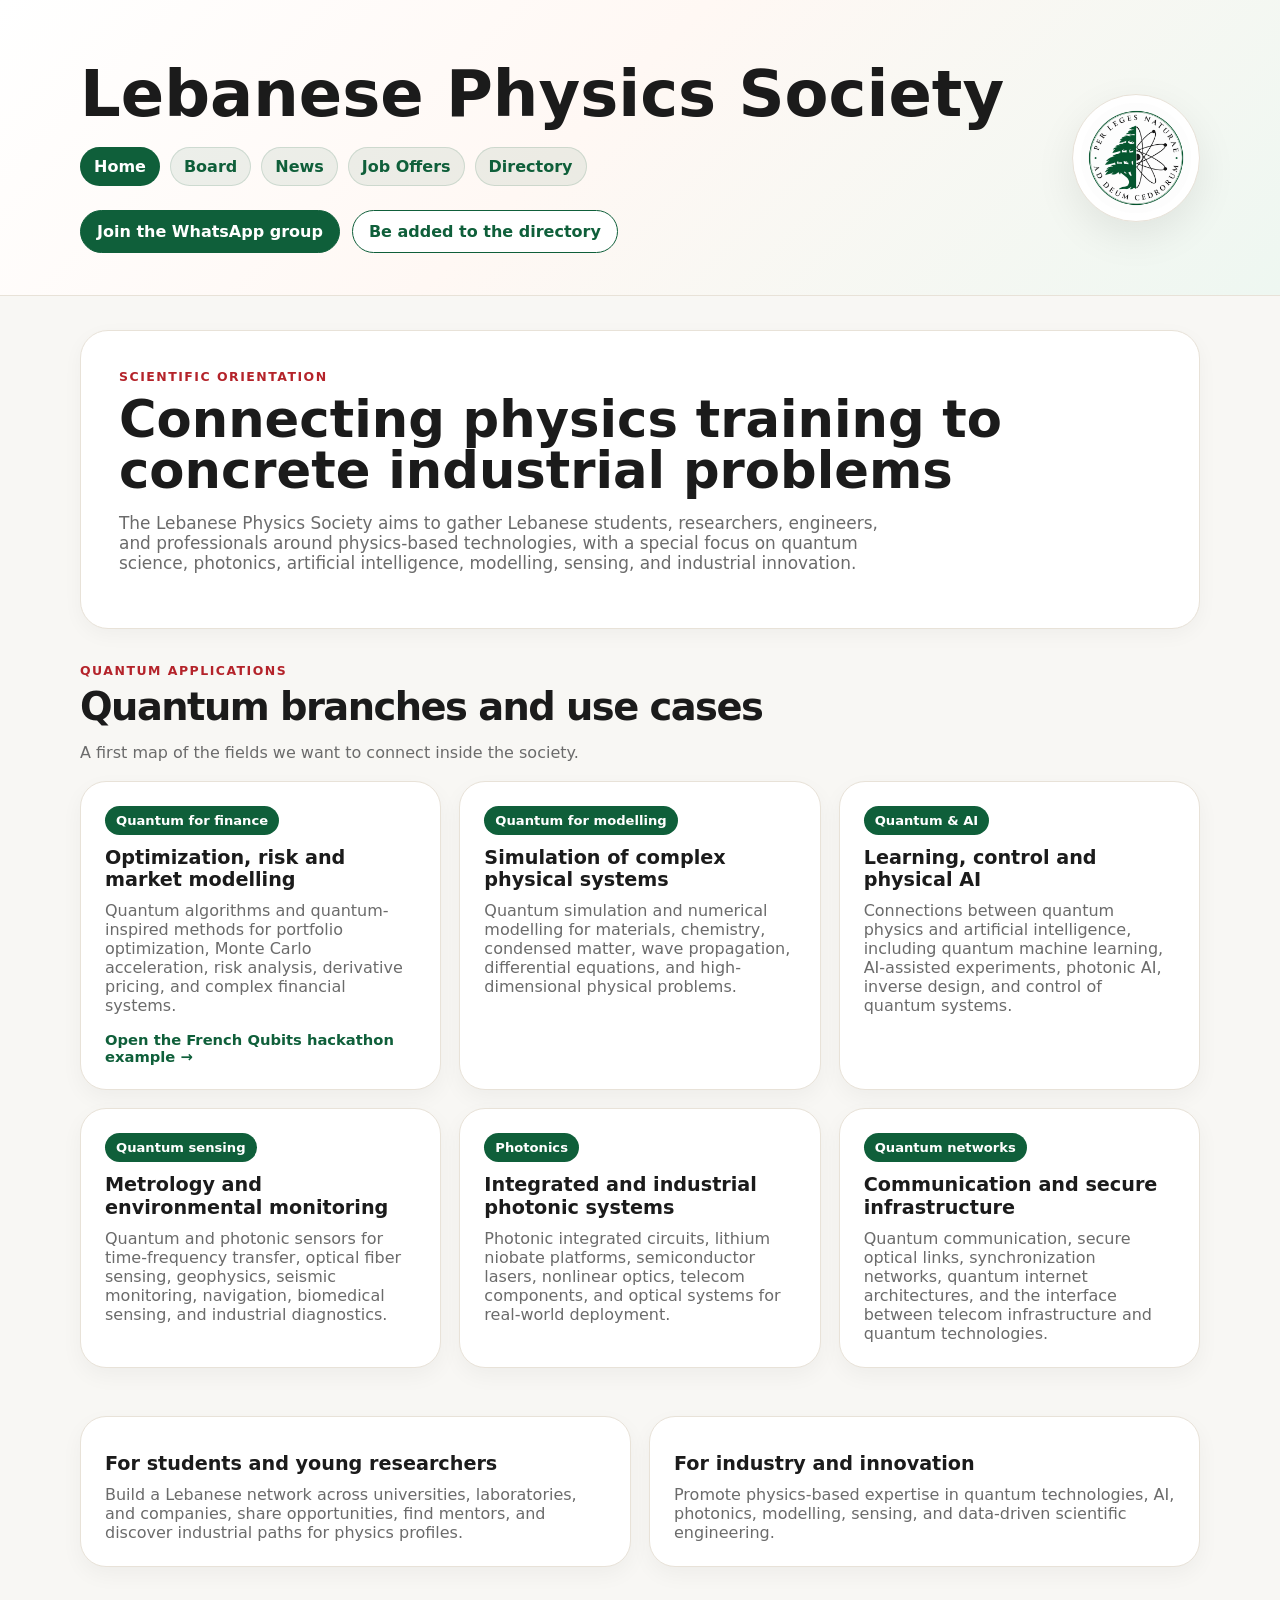
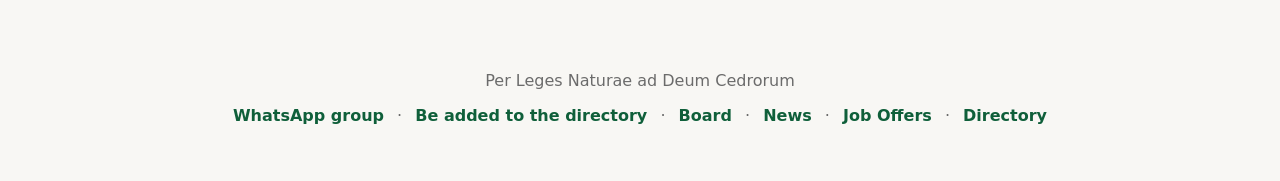
==== commit 81471725: "Update index.html" ====
--- a/index.html
+++ b/index.html
@@ -10,7 +10,7 @@
   <header class="site-header">
     <div class="container header-inner">
       <div class="header-copy">
-        <h1></h1> class="eyebrow">Lebanese Physics Society</h1>
+        <h1>Lebanese Physics Society</h1>
 
         <nav class="site-nav" aria-label="Main navigation">
           <a class="active" href="index.html">Home</a>
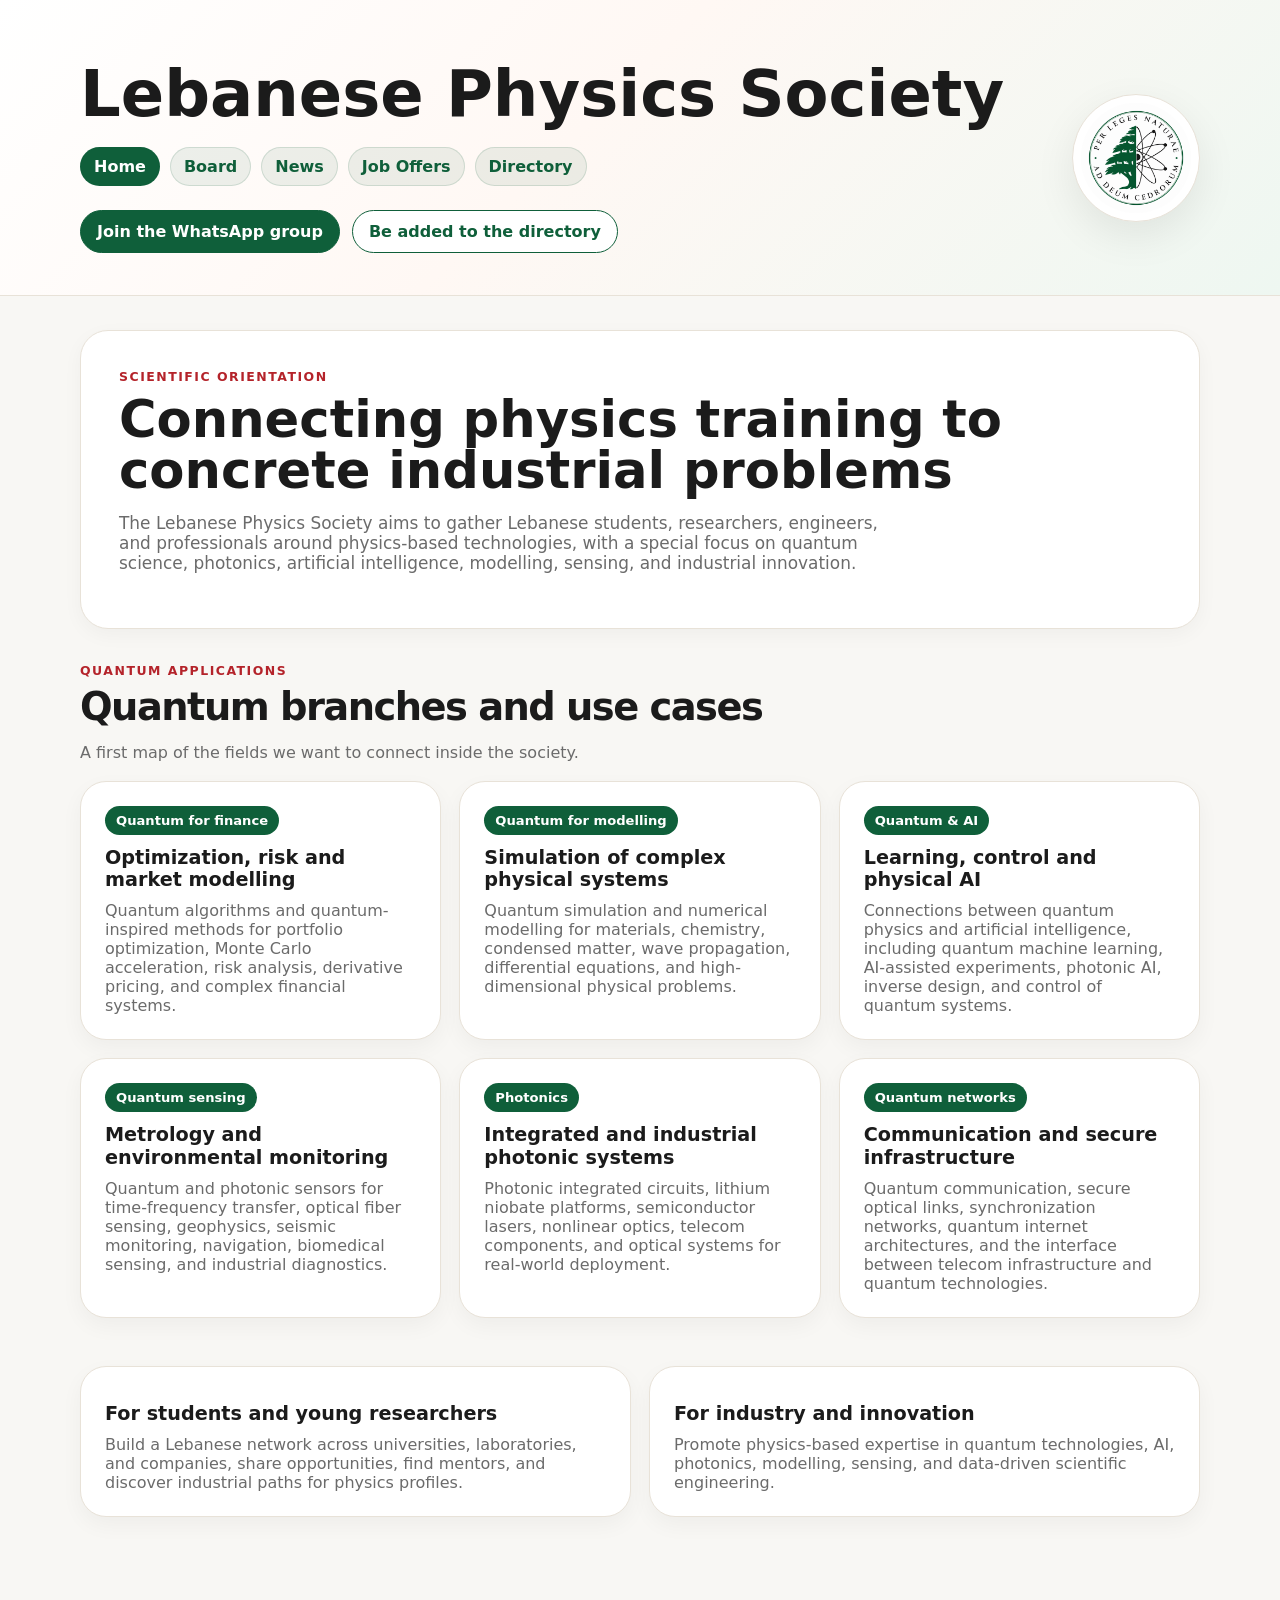
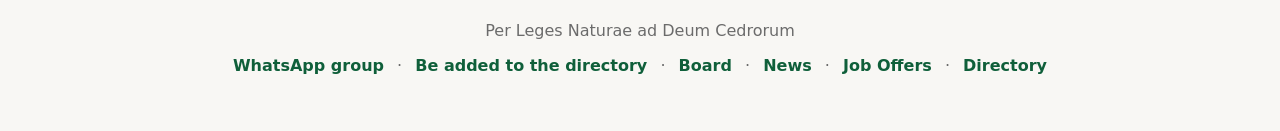
==== commit f5614789: "Add files via upload" ====
--- a/index.html
+++ b/index.html
@@ -11,7 +11,6 @@
     <div class="container header-inner">
       <div class="header-copy">
         <h1>Lebanese Physics Society</h1>
-
         <nav class="site-nav" aria-label="Main navigation">
           <a class="active" href="index.html">Home</a>
           <a href="board.html">Board</a>
@@ -51,7 +50,6 @@
           <p>
             Quantum algorithms and quantum-inspired methods for portfolio optimization, Monte Carlo acceleration, risk analysis, derivative pricing, and complex financial systems.
           </p>
-          <span class="topic-action">Open the French Qubits hackathon example →</span>
         </a>
 
         <article class="topic-card">
